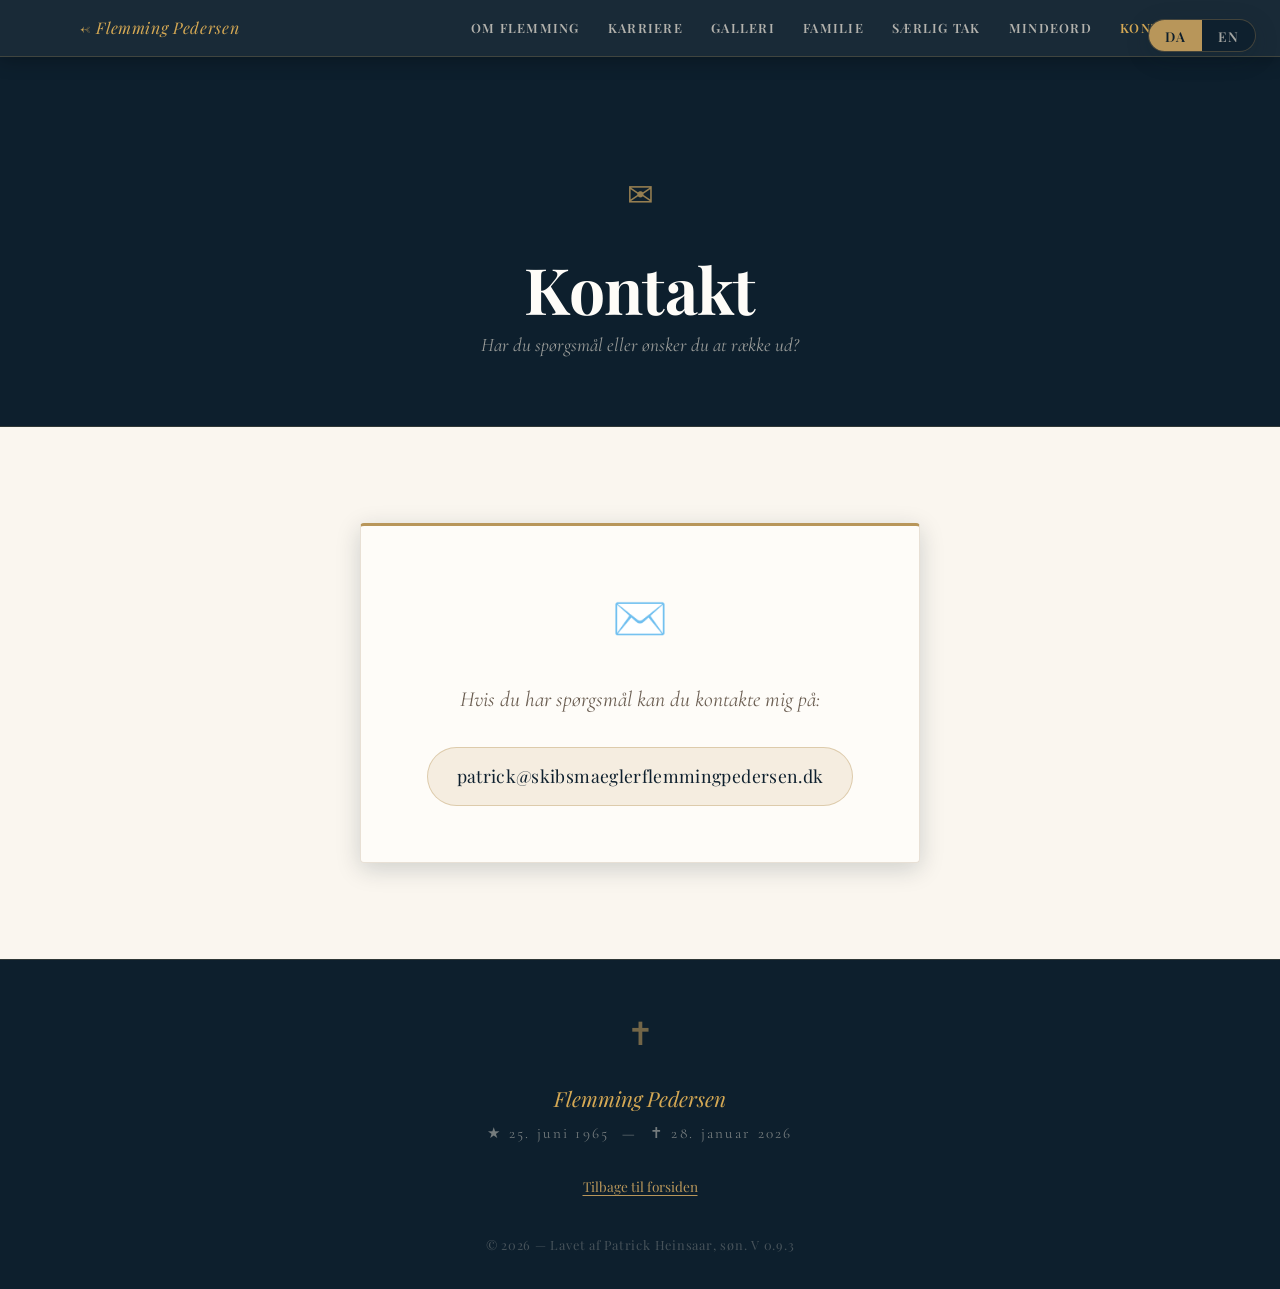
==== pages/kontakte.html @ e5508b9b "Add files via upload" ====
<!DOCTYPE html>
<html lang="da">
<head>
  <meta charset="UTF-8" />
  <meta name="viewport" content="width=device-width, initial-scale=1.0" />
  <title>Kontakt — Flemming Pedersen</title>
  <meta name="description" content="Kontakt siden for mindehjemmesiden for Flemming Pedersen." />
  <link rel="stylesheet" href="../css/style.css" />
  <link rel="preconnect" href="https://fonts.googleapis.com" />
  <link rel="preconnect" href="https://fonts.gstatic.com" crossorigin />
  <style>
    .page-hero {
      background: var(--navy);
      padding: 7rem 1rem 4rem;
      text-align: center;
      border-bottom: 1px solid rgba(184,150,90,0.2);
      position: relative;
      overflow: hidden;
    }
    .page-hero::before {
      content: '';
      position: absolute;
      inset: 0;
      background: url('../images/ship3.png') center 35% / cover no-repeat;
      filter: brightness(0.15) saturate(0.4);
    }
    .page-hero > * { position: relative; z-index: 1; }
    .page-hero h1 { color: var(--warm-white); }
    .page-hero p {
      color: rgba(245,237,224,0.6);
      font-family: 'Cormorant Garamond', serif;
      font-style: italic;
      font-size: 1.2rem;
    }

    .contact-card {
      max-width: 560px;
      margin: 0 auto;
      background: var(--warm-white);
      border: 1px solid var(--smoke);
      border-top: 3px solid var(--brass);
      border-radius: var(--radius);
      padding: clamp(2rem, 6vw, 3.5rem);
      box-shadow: var(--shadow-md);
      text-align: center;
    }

    .contact-icon {
      font-size: 2.8rem;
      margin-bottom: 1.25rem;
      display: block;
    }

    .contact-card p {
      font-family: 'Cormorant Garamond', serif;
      font-size: clamp(1.1rem, 2.5vw, 1.35rem);
      color: var(--light-text);
      font-style: italic;
      line-height: 1.8;
      margin-bottom: 1.75rem;
    }

    .contact-email {
      display: inline-block;
      font-family: 'Playfair Display', serif;
      font-size: clamp(0.95rem, 2vw, 1.1rem);
      font-style: normal;
      color: var(--navy);
      background: var(--parchment);
      border: 1px solid rgba(184,150,90,0.4);
      border-radius: 3rem;
      padding: 0.8rem 1.8rem;
      letter-spacing: 0.02em;
      transition: all var(--transition);
      word-break: break-all;
    }
    .contact-email:hover {
      background: var(--navy);
      color: var(--gold);
      border-color: var(--brass);
      box-shadow: var(--shadow-sm);
    }
  </style>
</head>
<body>

  <!-- Language Toggle -->
  <div class="lang-toggle" role="group" aria-label="Language / Sprog">
    <button class="lang-btn active" data-lang="da">DA</button>
    <button class="lang-btn" data-lang="en">EN</button>
  </div>

  <!-- Navigation -->
  <nav class="site-nav">
    <div class="nav-inner">
      <a href="../index.html" class="nav-logo">← Flemming Pedersen</a>
      <button class="nav-hamburger" aria-label="Åbn menu" aria-expanded="false">
        <span></span><span></span><span></span>
      </button>
      <ul class="nav-links">
        <li><a href="../index.html#om">
          <span lang-content="da">Om Flemming</span>
          <span lang-content="en">About</span>
        </a></li>
        <li><a href="karriere.html">
          <span lang-content="da">Karriere</span>
          <span lang-content="en">Career</span>
        </a></li>
        <li><a href="../index.html#galleri">
          <span lang-content="da">Galleri</span>
          <span lang-content="en">Gallery</span>
        </a></li>
        <li><a href="../index.html#familie">
          <span lang-content="da">Familie</span>
          <span lang-content="en">Family</span>
        </a></li>
        <li><a href="../index.html#tak">
          <span lang-content="da">Særlig tak</span>
          <span lang-content="en">Special thanks</span>
        </a></li>
        <li><a href="mindeord.html">
          <span lang-content="da">Mindeord</span>
          <span lang-content="en">Tributes</span>
        </a></li>
        <li><a href="kontakt.html" class="active">
          <span lang-content="da">Kontakt</span>
          <span lang-content="en">Contact</span>
        </a></li>
      </ul>
    </div>
  </nav>

  <!-- Hero -->
  <div class="page-hero">
    <span class="hero-cross">✉</span>
    <h1>
      <span lang-content="da">Kontakt</span>
      <span lang-content="en">Contact</span>
    </h1>
    <p>
      <span lang-content="da">Har du spørgsmål eller ønsker du at række ud?</span>
      <span lang-content="en">Do you have questions or wish to get in touch?</span>
    </p>
  </div>

  <!-- Contact section -->
  <section class="section">
    <div class="container">
      <div class="contact-card reveal">
        <span class="contact-icon">✉️</span>

        <p lang-content="da">
          Hvis du har spørgsmål kan du kontakte mig på:
        </p>
        <p lang-content="en">
          If you have any questions, you are welcome to contact me at:
        </p>

        <a class="contact-email" href="mailto:patrick@skibsmaeglerflemmingpedersen.dk">
          patrick@skibsmaeglerflemmingpedersen.dk
        </a>
      </div>
    </div>
  </section>

  <!-- Footer -->
  <footer class="site-footer">
    <div class="container">
      <span class="footer-cross">✝</span>
      <p class="footer-name">Flemming Pedersen</p>
      <p class="footer-dates">★ 25. juni 1965 &nbsp;—&nbsp; ✝ 28. januar 2026</p>
      <p>
        <a href="../index.html" class="footer-link">
          <span lang-content="da">Tilbage til forsiden</span>
          <span lang-content="en">Home</span>
        </a>
      </p>
      <p class="footer-copyright">&copy; <span id="footer-year">2026</span>
        <span lang-content="da"> — Lavet af Patrick Heinsaar, søn. V 0.9.3</span>
        <span lang-content="en"> — Made by Patrick Heinsaar, son. V 0.9.3</span>
      </p>
    </div>
  </footer>

  <script src="../js/main.js"></script>
</body>
</html>
---- css/style.css ----
/*WOWIE THIS TOOK AGES*/

@import url('https://fonts.googleapis.com/css2?family=Playfair+Display:ital,wght@0,400;0,600;0,700;1,400;1,600&family=Crimson+Text:ital,wght@0,400;0,600;1,400&family=Cormorant+Garamond:ital,wght@0,300;0,400;1,300;1,400&display=swap');

:root {
  --navy:        #0d1f2d;
  --deep-blue:   #163246;
  --ocean:       #1e4a6b;
  --horizon:     #2e6d9e;
  --brass:       #b8965a;
  --gold:        #d4a854;
  --parchment:   #f5ede0;
  --cream:       #faf6ef;
  --warm-white:  #fefcf8;
  --smoke:       #e8e0d5;
  --muted:       #8a7d6e;
  --dark-text:   #1a1410;
  --body-text:   #2e2720;
  --light-text:  #6b5e52;
  --shadow-sm:   0 2px 8px rgba(13,31,45,0.12);
  --shadow-md:   0 6px 24px rgba(13,31,45,0.18);
  --shadow-lg:   0 16px 48px rgba(13,31,45,0.22);
  --radius:      4px;
  --transition:  0.35s cubic-bezier(0.4,0,0.2,1);
}

*, *::before, *::after { box-sizing: border-box; margin: 0; padding: 0; }

html { scroll-behavior: smooth; font-size: 16px; }

body {
  font-family: 'Crimson Text', Georgia, serif;
  font-size: 1.125rem;
  line-height: 1.75;
  color: var(--body-text);
  background: var(--cream);
  overflow-x: hidden;
}

img { max-width: 100%; height: auto; display: block; }

a { color: var(--horizon); text-decoration: none; transition: color var(--transition); }
a:hover { color: var(--brass); }


h1, h2, h3, h4 {
  font-family: 'Playfair Display', Georgia, serif;
  color: var(--navy);
  line-height: 1.25;
  letter-spacing: -0.01em;
}

h1 { font-size: clamp(2.2rem, 5vw, 4rem); font-weight: 700; }
h2 { font-size: clamp(1.6rem, 3vw, 2.4rem); font-weight: 600; }
h3 { font-size: clamp(1.2rem, 2vw, 1.6rem); font-weight: 600; }
h4 { font-size: 1.1rem; font-weight: 600; letter-spacing: 0.06em; text-transform: uppercase; color: var(--brass); }

p { margin-bottom: 1.2em; }
p:last-child { margin-bottom: 0; }

/*util*/
.container {
  max-width: 1100px;
  margin: 0 auto;
  padding: 0 clamp(1rem, 4vw, 2.5rem);
}

.section { padding: clamp(3rem, 8vw, 6rem) 0; }
.section--dark { background: var(--navy); color: var(--parchment); }
.section--dark h1, .section--dark h2, .section--dark h3 { color: var(--gold); }
.section--mid { background: var(--deep-blue); color: var(--parchment); }
.section--mid h2, .section--mid h3 { color: var(--gold); }
.section--alt { background: var(--parchment); }

.divider {
  width: 80px; height: 2px;
  background: linear-gradient(90deg, transparent, var(--brass), transparent);
  margin: 1.5rem auto;
}
.divider--left { margin-left: 0; }

.text-center { text-align: center; }
.text-italic { font-style: italic; }

/*LANGUAGE LANGUAGE LANGUAGE LANGUAGE*/
.lang-toggle {
  position: fixed;
  top: 1.2rem;
  right: 1.5rem;
  z-index: 1000;
  display: flex;
  gap: 0;
  background: rgba(13,31,45,0.85);
  backdrop-filter: blur(8px);
  border-radius: 24px;
  overflow: hidden;
  border: 1px solid rgba(184,150,90,0.3);
  box-shadow: var(--shadow-md);
}

.lang-btn {
  padding: 0.4rem 1rem;
  font-family: 'Playfair Display', serif;
  font-size: 0.85rem;
  font-weight: 600;
  letter-spacing: 0.08em;
  cursor: pointer;
  border: none;
  background: transparent;
  color: rgba(245,237,224,0.65);
  transition: all var(--transition);
}
.lang-btn.active {
  background: var(--brass);
  color: var(--navy);
}
.lang-btn:hover:not(.active) { color: var(--gold); }

[lang-content="en"] { display: none; }
[lang-content="da"] { display: block; }
body.lang-en [lang-content="da"] { display: none; }
body.lang-en [lang-content="en"] { display: block; }

span[lang-content="en"] { display: none; }
span[lang-content="da"] { display: inline; }
body.lang-en span[lang-content="da"] { display: none; }
body.lang-en span[lang-content="en"] { display: inline; }

.site-nav {
  position: sticky;
  top: 0;
  z-index: 900;
  background: rgba(13,31,45,0.95);
  backdrop-filter: blur(10px);
  border-bottom: 1px solid rgba(184,150,90,0.25);
  box-shadow: 0 2px 20px rgba(0,0,0,0.3);
}

.nav-inner {
  display: flex;
  align-items: center;
  justify-content: space-between;
  gap: 1rem;
  padding: 0.75rem clamp(1rem, 4vw, 2.5rem);
  max-width: 1200px;
  margin: 0 auto;
}

.nav-logo {
  font-family: 'Playfair Display', serif;
  font-size: 1rem;
  color: var(--gold);
  font-style: italic;
  letter-spacing: 0.04em;
  white-space: nowrap;
}

.nav-links {
  display: flex;
  gap: 0.25rem;
  list-style: none;
  flex-wrap: wrap;
}

.nav-links a {
  font-family: 'Playfair Display', serif;
  font-size: 0.8rem;
  font-weight: 600;
  letter-spacing: 0.1em;
  text-transform: uppercase;
  color: rgba(245,237,224,0.7);
  padding: 0.4rem 0.75rem;
  border-radius: 3px;
  transition: all var(--transition);
}
.nav-links a:hover { color: var(--gold); background: rgba(184,150,90,0.1); }
.nav-links a.active { color: var(--gold); }

.hero {
  position: relative;
  min-height: 100vh;
  display: flex;
  align-items: center;
  justify-content: center;
  text-align: center;
  overflow: hidden;
  background: var(--navy);
}

.hero-bg {
  position: absolute;
  inset: 0;
  background:
    radial-gradient(ellipse at 50% 60%, rgba(30,74,107,0.4) 0%, transparent 70%),
    linear-gradient(180deg, rgba(13,31,45,0.7) 0%, rgba(13,31,45,0.4) 50%, rgba(13,31,45,0.9) 100%);
  z-index: 1;
}

.hero-ocean {
  position: absolute;
  inset: 0;
  background:
    url('../images/ship1.jpg') center/cover no-repeat;
  filter: brightness(0.35) saturate(0.6);
  z-index: 0;
}

.hero-content {
  position: relative;
  z-index: 2;
  padding: 6rem 2rem 4rem;
}

.hero-cross {
  font-size: 2rem;
  color: var(--brass);
  margin-bottom: 1.5rem;
  display: block;
  opacity: 0.8;
}

.hero-dates {
  font-family: 'Cormorant Garamond', serif;
  font-size: clamp(1rem, 2vw, 1.25rem);
  font-style: italic;
  color: var(--smoke);
  letter-spacing: 0.15em;
  margin: 0.75rem 0 0.5rem;
}

.hero-title {
  color: var(--warm-white);
  margin: 0.25rem 0;
  text-shadow: 0 2px 20px rgba(0,0,0,0.5);
}

.hero-subtitle {
  font-family: 'Cormorant Garamond', serif;
  font-size: clamp(1rem, 1.8vw, 1.3rem);
  color: var(--gold);
  letter-spacing: 0.2em;
  text-transform: uppercase;
  font-style: italic;
  margin-top: 0.5rem;
}

.hero-quote {
  font-family: 'Cormorant Garamond', serif;
  font-size: clamp(1.1rem, 2vw, 1.5rem);
  font-style: italic;
  color: rgba(245,237,224,0.75);
  max-width: 540px;
  margin: 2rem auto 0;
  line-height: 1.6;
}

.hero-scroll {
  position: absolute;
  bottom: 2.5rem;
  left: 50%;
  transform: translateX(-50%);
  z-index: 2;
  display: flex;
  flex-direction: column;
  align-items: center;
  gap: 0.5rem;
  color: rgba(245,237,224,0.4);
  font-size: 0.75rem;
  letter-spacing: 0.15em;
  text-transform: uppercase;
  font-family: 'Playfair Display', serif;
  animation: scrollPulse 2.5s ease-in-out infinite;
}

.hero-scroll::after {
  content: '';
  display: block;
  width: 1px;
  height: 40px;
  background: linear-gradient(180deg, rgba(184,150,90,0.6), transparent);
}

@keyframes scrollPulse {
  0%, 100% { opacity: 0.4; transform: translateX(-50%) translateY(0); }
  50% { opacity: 0.8; transform: translateX(-50%) translateY(6px); }
}

.section-header {
  margin-bottom: 3rem;
}
.section-header.text-center .divider { margin: 1.5rem auto; }

.section-tag {
  font-family: 'Playfair Display', serif;
  font-size: 0.75rem;
  font-weight: 600;
  letter-spacing: 0.2em;
  text-transform: uppercase;
  color: var(--brass);
  margin-bottom: 0.75rem;
  display: block;
}

.bio-grid {
  display: grid;
  grid-template-columns: 1.1fr 0.9fr;
  gap: 4rem;
  align-items: start;
}

@media (max-width: 768px) {
  .bio-grid { grid-template-columns: 1fr; gap: 2.5rem; }
}

.bio-image-wrap {
  position: relative;
}

.bio-image-frame {
  position: relative;
  overflow: hidden;
  border-radius: var(--radius);
  box-shadow: var(--shadow-lg);
}

.bio-image-frame::before {
  content: '';
  position: absolute;
  inset: 0;
  border: 2px solid var(--brass);
  border-radius: var(--radius);
  z-index: 1;
  opacity: 0.4;
}

.bio-image-frame img {
  width: 100%;
  aspect-ratio: 4/5;
  object-fit: cover;
  filter: sepia(0.12) brightness(0.95);
  transition: filter 0.5s ease;
}
.bio-image-frame:hover img { filter: sepia(0) brightness(1); }

.bio-image-frame--wide img {
  aspect-ratio: 16/11;
  object-fit: cover;
  object-position: center 40%;
}

.bio-image-caption {
  margin-top: 0.85rem;
  font-family: 'Cormorant Garamond', serif;
  font-style: italic;
  font-size: 0.92rem;
  color: var(--muted);
  text-align: center;
  letter-spacing: 0.03em;
}

.bio-ornament {
  position: absolute;
  bottom: -1.5rem;
  right: -1.5rem;
  width: 80px;
  height: 80px;
  border: 2px solid var(--brass);
  border-radius: 50%;
  opacity: 0.3;
}

.timeline {
  position: relative;
  padding: 1rem 0;
}

.timeline::before {
  content: '';
  position: absolute;
  left: 18px;
  top: 0;
  bottom: 0;
  width: 1px;
  background: linear-gradient(180deg, transparent, var(--brass) 10%, var(--brass) 90%, transparent);
}

.timeline-item {
  display: flex;
  gap: 1.75rem;
  margin-bottom: 2.5rem;
  position: relative;
}

.timeline-dot {
  flex-shrink: 0;
  width: 37px;
  height: 37px;
  border-radius: 50%;
  background: var(--navy);
  border: 2px solid var(--brass);
  display: flex;
  align-items: center;
  justify-content: center;
  font-size: 0.75rem;
  color: var(--brass);
  position: relative;
  z-index: 1;
}

.timeline-body { padding-top: 0.5rem; }
.timeline-year {
  font-family: 'Playfair Display', serif;
  font-size: 0.8rem;
  font-weight: 600;
  letter-spacing: 0.15em;
  text-transform: uppercase;
  color: var(--brass);
  margin-bottom: 0.25rem;
}
.timeline-body h3 { font-size: 1.05rem; margin-bottom: 0.3rem; }
.timeline-body p { font-size: 0.97rem; color: var(--light-text); margin-bottom: 0; }

.cards-grid {
  display: grid;
  grid-template-columns: repeat(auto-fill, minmax(300px, 1fr));
  gap: 2rem;
}

.card {
  background: var(--warm-white);
  border-radius: var(--radius);
  overflow: hidden;
  box-shadow: var(--shadow-sm);
  border: 1px solid var(--smoke);
  transition: transform var(--transition), box-shadow var(--transition);
}
.card:hover { transform: translateY(-4px); box-shadow: var(--shadow-md); }

.card-img {
  width: 100%;
  aspect-ratio: 16/10;
  object-fit: cover;
  filter: sepia(0.1) brightness(0.92);
}

.card-body { padding: 1.5rem; }
.card-tag {
  font-size: 0.7rem;
  font-weight: 700;
  letter-spacing: 0.2em;
  text-transform: uppercase;
  color: var(--brass);
  margin-bottom: 0.5rem;
}
.card-body h3 { font-size: 1.15rem; margin-bottom: 0.5rem; color: var(--navy); }
.card-body p { font-size: 0.95rem; color: var(--light-text); }

.gallery {
  display: grid;
  grid-template-columns: repeat(auto-fill, minmax(260px, 1fr));
  gap: 1rem;
}

.gallery-item {
  position: relative;
  overflow: hidden;
  border-radius: var(--radius);
  cursor: pointer;
  box-shadow: var(--shadow-sm);
}

.gallery-item img {
  width: 100%;
  aspect-ratio: 4/3;
  object-fit: cover;
  transition: transform 0.5s ease, filter 0.5s ease;
  filter: sepia(0.08);
}
.gallery-item:hover img { transform: scale(1.05); filter: sepia(0); }

.gallery-caption {
  position: absolute;
  bottom: 0; left: 0; right: 0;
  padding: 1rem;
  background: linear-gradient(transparent, rgba(13,31,45,0.85));
  color: var(--parchment);
  font-family: 'Cormorant Garamond', serif;
  font-style: italic;
  font-size: 0.9rem;
  transform: translateY(100%);
  transition: transform var(--transition);
}
.gallery-item:hover .gallery-caption { transform: translateY(0); }

.tribute-grid {
  display: grid;
  grid-template-columns: repeat(auto-fill, minmax(280px, 1fr));
  gap: 2rem;
}

.tribute-card {
  background: rgba(255,255,255,0.05);
  border: 1px solid rgba(184,150,90,0.3);
  border-radius: var(--radius);
  padding: 2rem;
  text-align: center;
  transition: background var(--transition), border-color var(--transition);
}
.tribute-card:hover {
  background: rgba(184,150,90,0.08);
  border-color: rgba(184,150,90,0.6);
}

.tribute-icon {
  font-size: 2.5rem;
  margin-bottom: 1rem;
  display: block;
}

.tribute-card h3 {
  color: var(--gold);
  font-size: 1.2rem;
  margin-bottom: 0.75rem;
}

.tribute-card p {
  color: rgba(245,237,224,0.75);
  font-size: 0.97rem;
  font-style: italic;
}

.verse-block {
  background: var(--warm-white);
  border-left: 3px solid var(--brass);
  border-radius: 0 var(--radius) var(--radius) 0;
  padding: 2rem 2.5rem;
  margin: 2rem 0;
  box-shadow: var(--shadow-sm);
}

.verse-block blockquote {
  font-family: 'Cormorant Garamond', serif;
  font-size: clamp(1.1rem, 2vw, 1.4rem);
  font-style: italic;
  color: var(--navy);
  line-height: 1.8;
}

.obituary-image-wrap {
  max-width: 420px;
  margin: 0 auto 3rem;
  border: 1px solid var(--smoke);
  border-radius: var(--radius);
  overflow: hidden;
  box-shadow: var(--shadow-md);
}

.obituary-image-wrap img { width: 100%; }

.companies-list {
  display: flex;
  flex-wrap: wrap;
  gap: 1rem;
  margin-top: 1.5rem;
}

.company-tag {
  background: rgba(184,150,90,0.12);
  border: 1px solid rgba(184,150,90,0.4);
  color: var(--brass);
  padding: 0.5rem 1.2rem;
  border-radius: 2rem;
  font-family: 'Playfair Display', serif;
  font-size: 0.88rem;
  font-weight: 600;
  letter-spacing: 0.04em;
  transition: all var(--transition);
}
.company-tag:hover {
  background: rgba(184,150,90,0.22);
  color: var(--gold);
  border-color: rgba(184,150,90,0.7);
}

/* ---- Commodities ---- */
.commodities-row {
  display: flex;
  flex-wrap: wrap;
  gap: 1.5rem;
  justify-content: center;
  margin-top: 2rem;
}

.commodity {
  display: flex;
  flex-direction: column;
  align-items: center;
  gap: 0.6rem;
  padding: 1.5rem 1.2rem;
  background: rgba(255,255,255,0.07);
  border: 1px solid rgba(184,150,90,0.2);
  border-radius: var(--radius);
  min-width: 110px;
  transition: all var(--transition);
}
.commodity:hover {
  background: rgba(184,150,90,0.12);
  border-color: rgba(184,150,90,0.5);
  transform: translateY(-3px);
}
.commodity-icon { font-size: 2rem; }
.commodity-name {
  font-family: 'Playfair Display', serif;
  font-size: 0.8rem;
  font-weight: 600;
  letter-spacing: 0.1em;
  text-transform: uppercase;
  color: var(--gold);
  text-align: center;
}

.family-grid {
  display: grid;
  grid-template-columns: repeat(auto-fill, minmax(240px, 1fr));
  gap: 2rem;
  margin-top: 2rem;
}

.family-member {
  text-align: center;
  padding: 2rem 1.5rem;
  background: var(--warm-white);
  border-radius: var(--radius);
  box-shadow: var(--shadow-sm);
  border: 1px solid var(--smoke);
  transition: box-shadow var(--transition), transform var(--transition);
}
.family-member:hover { box-shadow: var(--shadow-md); transform: translateY(-3px); }

.family-initial {
  width: 70px; height: 70px;
  border-radius: 50%;
  background: linear-gradient(135deg, var(--ocean), var(--navy));
  color: var(--gold);
  font-family: 'Playfair Display', serif;
  font-size: 1.8rem;
  font-weight: 700;
  display: flex;
  align-items: center;
  justify-content: center;
  margin: 0 auto 1rem;
  border: 2px solid rgba(184,150,90,0.4);
}

.family-member h3 { font-size: 1.1rem; color: var(--navy); margin-bottom: 0.3rem; }
.family-member p { font-size: 0.9rem; color: var(--light-text); font-style: italic; margin-bottom: 0; }

/*I have brain damage*/
.site-footer {
  background: var(--navy);
  color: rgba(245,237,224,0.6);
  padding: 3rem 0 2rem;
  text-align: center;
  border-top: 1px solid rgba(184,150,90,0.2);
}

.footer-cross {
  font-size: 2rem;
  color: var(--brass);
  opacity: 0.6;
  margin-bottom: 1rem;
  display: block;
}

.footer-name {
  font-family: 'Playfair Display', serif;
  font-size: 1.3rem;
  font-style: italic;
  color: var(--gold);
  margin-bottom: 0.25rem;
}

.footer-dates {
  font-family: 'Cormorant Garamond', serif;
  font-size: 0.95rem;
  letter-spacing: 0.15em;
  color: rgba(245,237,224,0.45);
  margin-bottom: 1.5rem;
}

.footer-link {
  color: var(--brass);
  font-family: 'Playfair Display', serif;
  font-size: 0.85rem;
  text-decoration: underline;
  text-underline-offset: 3px;
}
.footer-link:hover { color: var(--gold); }

.footer-copyright {
  margin-top: 2rem;
  font-size: 0.8rem;
  color: rgba(245,237,224,0.25);
  font-family: 'Playfair Display', serif;
  letter-spacing: 0.06em;
}

.wave-divider {
  width: 100%;
  overflow: hidden;
  line-height: 0;
}

.wave-divider svg { display: block; width: 100%; }

.lightbox {
  display: none;
  position: fixed;
  inset: 0;
  z-index: 9999;
  background: rgba(10,18,26,0.97);
  cursor: zoom-out;
  align-items: center;
  justify-content: center;
}
.lightbox.open { display: flex; }
.lightbox img {
  max-width: 90vw;
  max-height: 88vh;
  object-fit: contain;
  border-radius: var(--radius);
  box-shadow: 0 0 80px rgba(0,0,0,0.8);
}
.lightbox-close {
  position: absolute;
  top: 1.5rem; right: 1.5rem;
  color: rgba(255,255,255,0.6);
  font-size: 1.5rem;
  cursor: pointer;
  transition: color var(--transition);
  background: none; border: none;
  font-family: serif;
  line-height: 1;
}
.lightbox-close:hover { color: var(--gold); }

.news-ref {
  background: var(--warm-white);
  border: 1px solid var(--smoke);
  border-radius: var(--radius);
  padding: 1.25rem 1.5rem;
  margin-bottom: 1rem;
  display: flex;
  gap: 1rem;
  align-items: flex-start;
  transition: box-shadow var(--transition);
  text-decoration: none;
  color: inherit;
}
.news-ref:hover { box-shadow: var(--shadow-sm); }
.news-source-badge {
  flex-shrink: 0;
  background: var(--navy);
  color: var(--gold);
  font-family: 'Playfair Display', serif;
  font-size: 0.7rem;
  font-weight: 700;
  letter-spacing: 0.12em;
  text-transform: uppercase;
  padding: 0.3rem 0.7rem;
  border-radius: 2px;
  margin-top: 0.2rem;
}
.news-ref h4 { font-size: 0.95rem; color: var(--navy); margin-bottom: 0.2rem; font-family: 'Crimson Text', serif; font-weight: 600; text-transform: none; letter-spacing: 0; color: var(--body-text); }
.news-ref p { font-size: 0.85rem; color: var(--light-text); margin-bottom: 0; }

.reveal {
  opacity: 0;
  transform: translateY(28px);
  transition: opacity 0.7s ease, transform 0.7s ease;
}
.reveal.visible {
  opacity: 1;
  transform: translateY(0);
}
.reveal-delay-1 { transition-delay: 0.1s; }
.reveal-delay-2 { transition-delay: 0.2s; }
.reveal-delay-3 { transition-delay: 0.3s; }

.nav-hamburger {
  display: none;
  background: none;
  border: none;
  cursor: pointer;
  flex-direction: column;
  gap: 5px;
  padding: 4px;
}
.nav-hamburger span {
  display: block;
  width: 22px;
  height: 2px;
  background: var(--gold);
  border-radius: 1px;
  transition: all var(--transition);
}

@media (max-width: 700px) {
  .nav-hamburger { display: flex; }
  .nav-links {
    display: none;
    position: absolute;
    top: 100%;
    left: 0; right: 0;
    background: rgba(13,31,45,0.98);
    padding: 1rem;
    flex-direction: column;
    border-top: 1px solid rgba(184,150,90,0.2);
  }
  .nav-links.open { display: flex; }
  .site-nav { position: relative; }
  .nav-inner { flex-wrap: wrap; }
}

@media (max-width: 768px) {
  .career-layout {
    grid-template-columns: 1fr !important;
    gap: 2.5rem !important;
  }
}

@media print {
  .site-nav, .lang-toggle, .hero-scroll, .lightbox { display: none !important; }
  .hero { min-height: auto; padding: 2rem; }
  .hero-ocean { display: none; }
  * { color: #000 !important; background: #fff !important; }
}
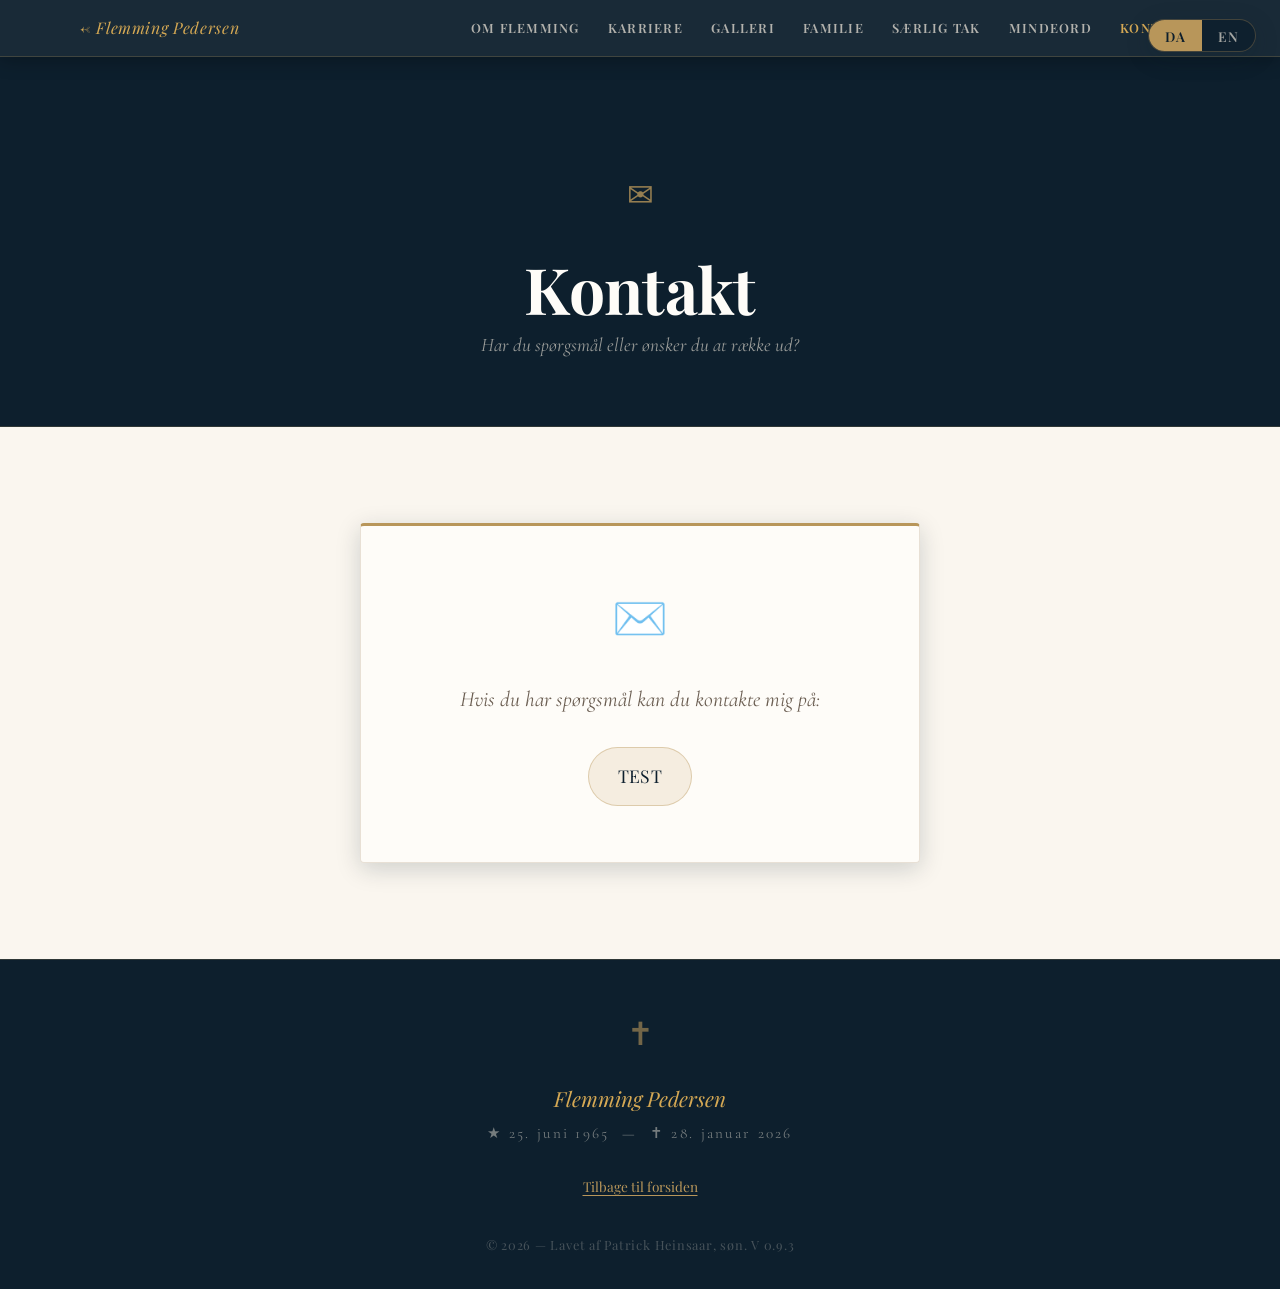
==== commit abe8c2b8: "Update kontakte.html" ====
--- a/pages/kontakte.html
+++ b/pages/kontakte.html
@@ -156,8 +156,8 @@
           If you have any questions, you are welcome to contact me at:
         </p>
 
-        <a class="contact-email" href="mailto:patrick@skibsmaeglerflemmingpedersen.dk">
-          patrick@skibsmaeglerflemmingpedersen.dk
+        <a class="contact-email" href="mailto:TEST">
+          TEST
         </a>
       </div>
     </div>
@@ -184,4 +184,4 @@
 
   <script src="../js/main.js"></script>
 </body>
-</html>+</html>
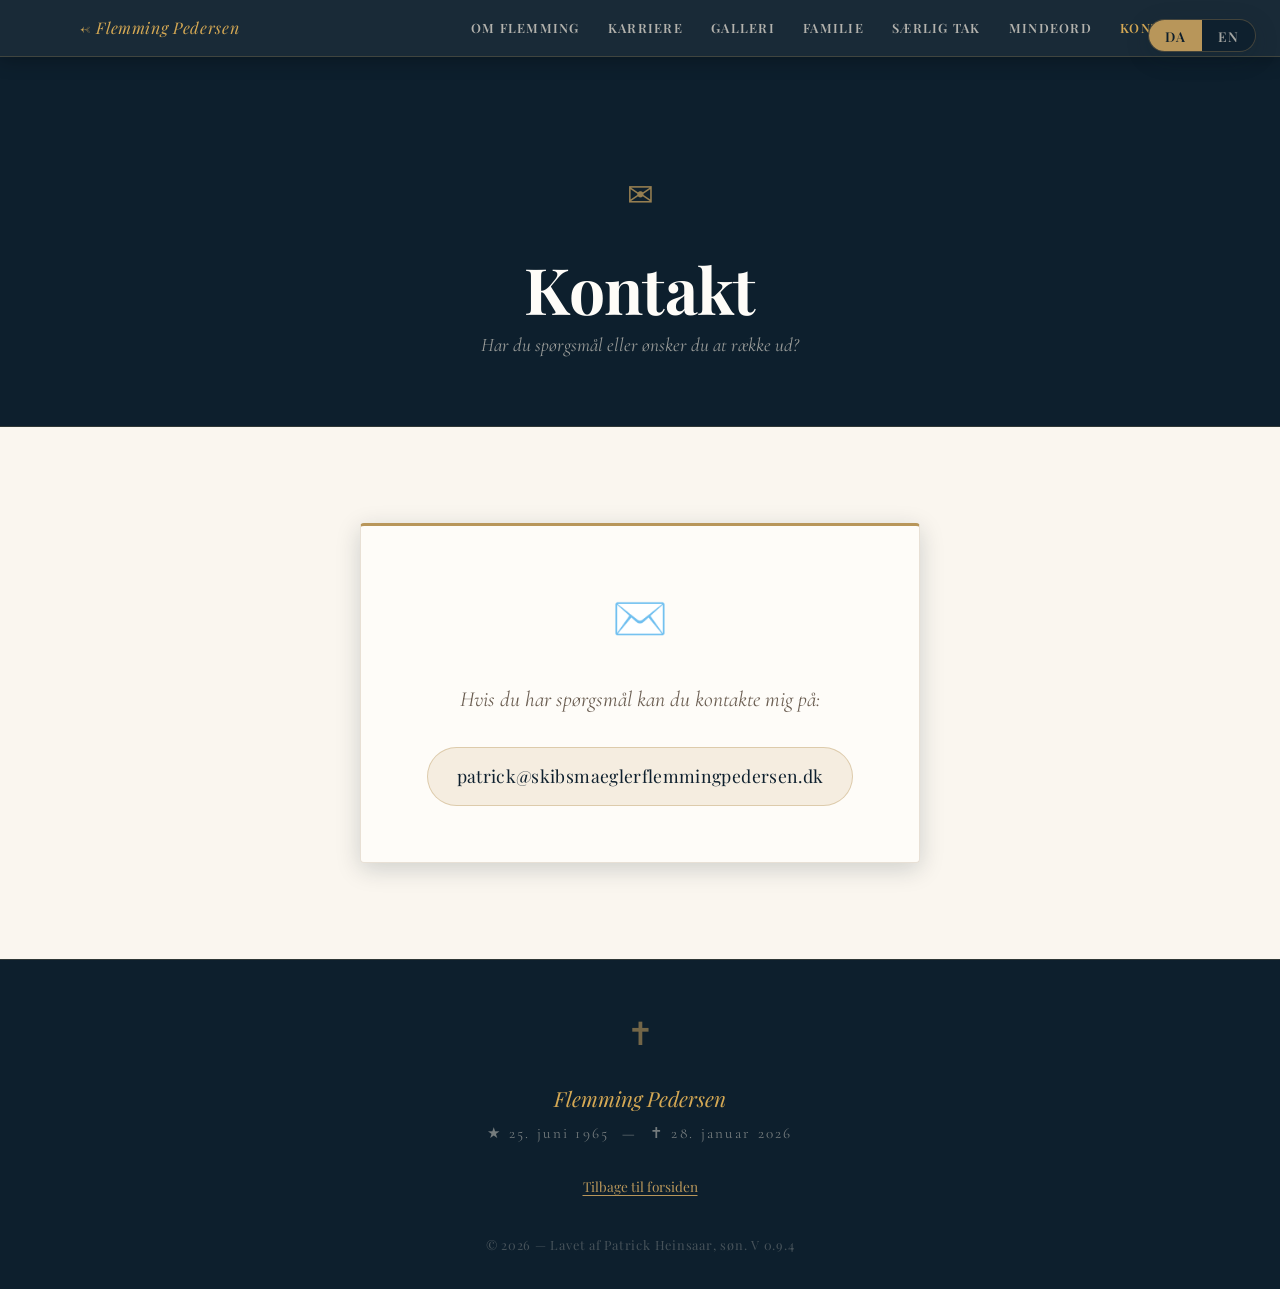
==== commit 12cb01ce: "Update kontakte.html" ====
--- a/pages/kontakte.html
+++ b/pages/kontakte.html
@@ -156,8 +156,8 @@
           If you have any questions, you are welcome to contact me at:
         </p>
 
-        <a class="contact-email" href="mailto:TEST">
-          TEST
+        <a class="contact-email" href="mailto:patrick@skibsmaeglerflemmingpedersen.dk">
+          patrick@skibsmaeglerflemmingpedersen.dk
         </a>
       </div>
     </div>
@@ -176,8 +176,8 @@
         </a>
       </p>
       <p class="footer-copyright">&copy; <span id="footer-year">2026</span>
-        <span lang-content="da"> — Lavet af Patrick Heinsaar, søn. V 0.9.3</span>
-        <span lang-content="en"> — Made by Patrick Heinsaar, son. V 0.9.3</span>
+        <span lang-content="da"> — Lavet af Patrick Heinsaar, søn. V 0.9.4</span>
+        <span lang-content="en"> — Made by Patrick Heinsaar, son. V 0.9.4</span>
       </p>
     </div>
   </footer>
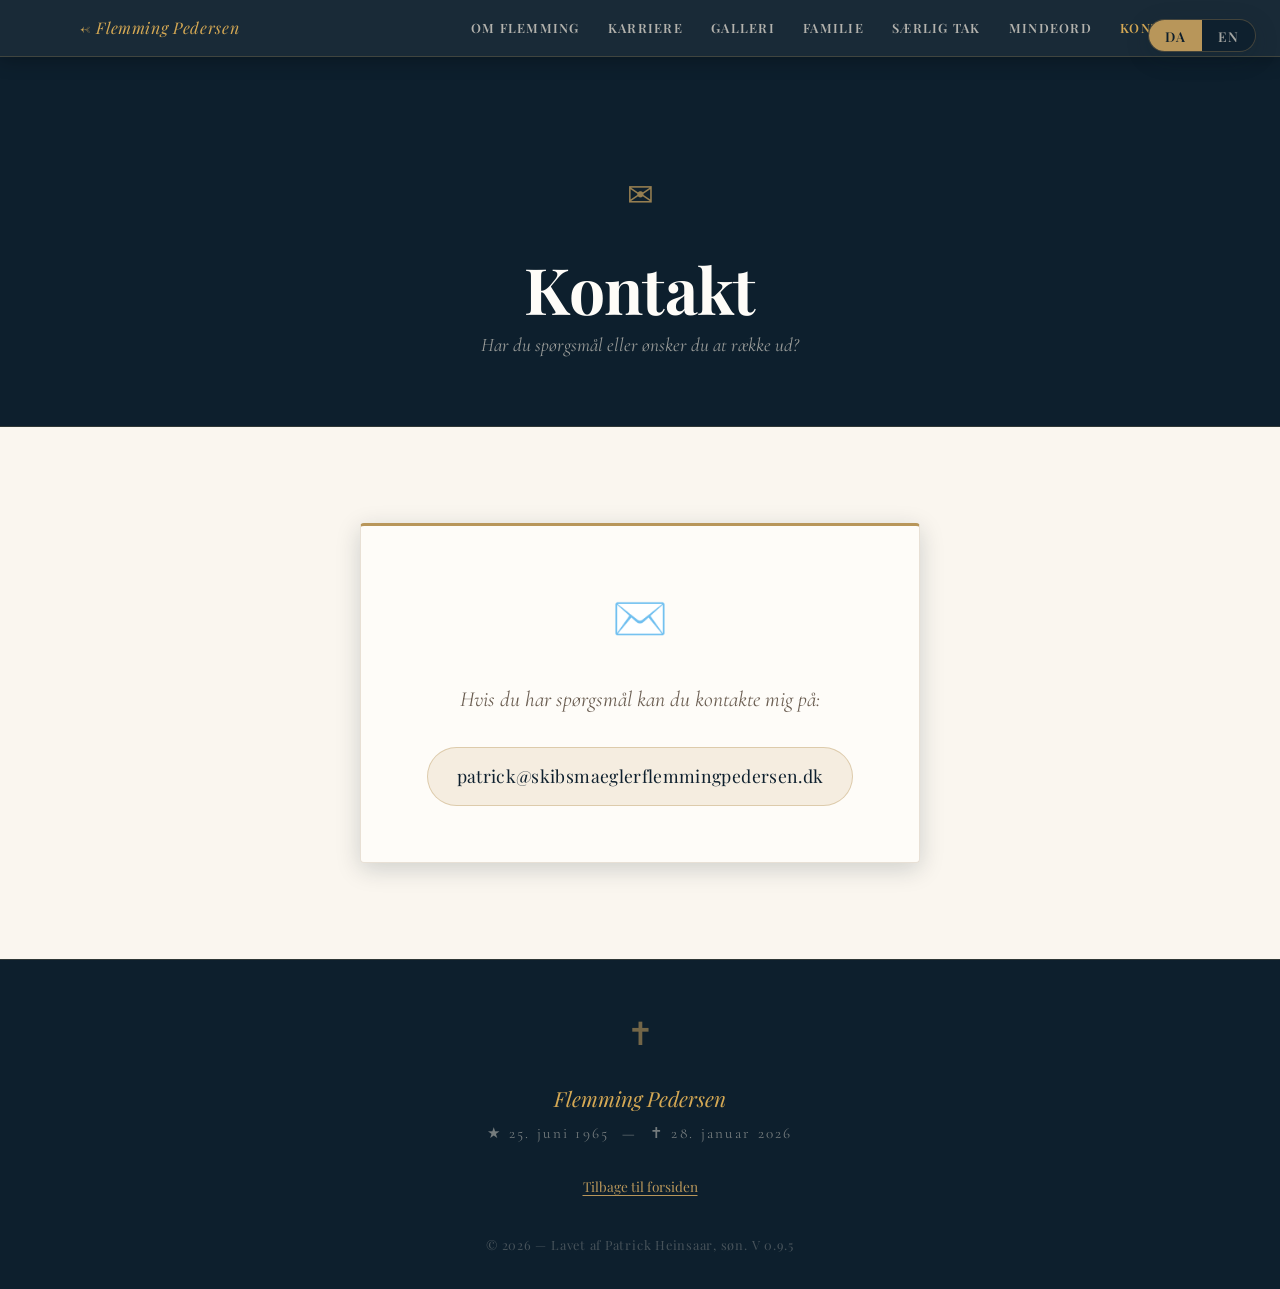
==== commit 2cb00fe2: "Update kontakte.html" ====
--- a/pages/kontakte.html
+++ b/pages/kontakte.html
@@ -122,7 +122,7 @@
           <span lang-content="da">Mindeord</span>
           <span lang-content="en">Tributes</span>
         </a></li>
-        <li><a href="kontakt.html" class="active">
+        <li><a href="kontakte.html" class="active">
           <span lang-content="da">Kontakt</span>
           <span lang-content="en">Contact</span>
         </a></li>
@@ -176,8 +176,8 @@
         </a>
       </p>
       <p class="footer-copyright">&copy; <span id="footer-year">2026</span>
-        <span lang-content="da"> — Lavet af Patrick Heinsaar, søn. V 0.9.4</span>
-        <span lang-content="en"> — Made by Patrick Heinsaar, son. V 0.9.4</span>
+        <span lang-content="da"> — Lavet af Patrick Heinsaar, søn. V 0.9.5</span>
+        <span lang-content="en"> — Made by Patrick Heinsaar, son. V 0.9.5</span>
       </p>
     </div>
   </footer>
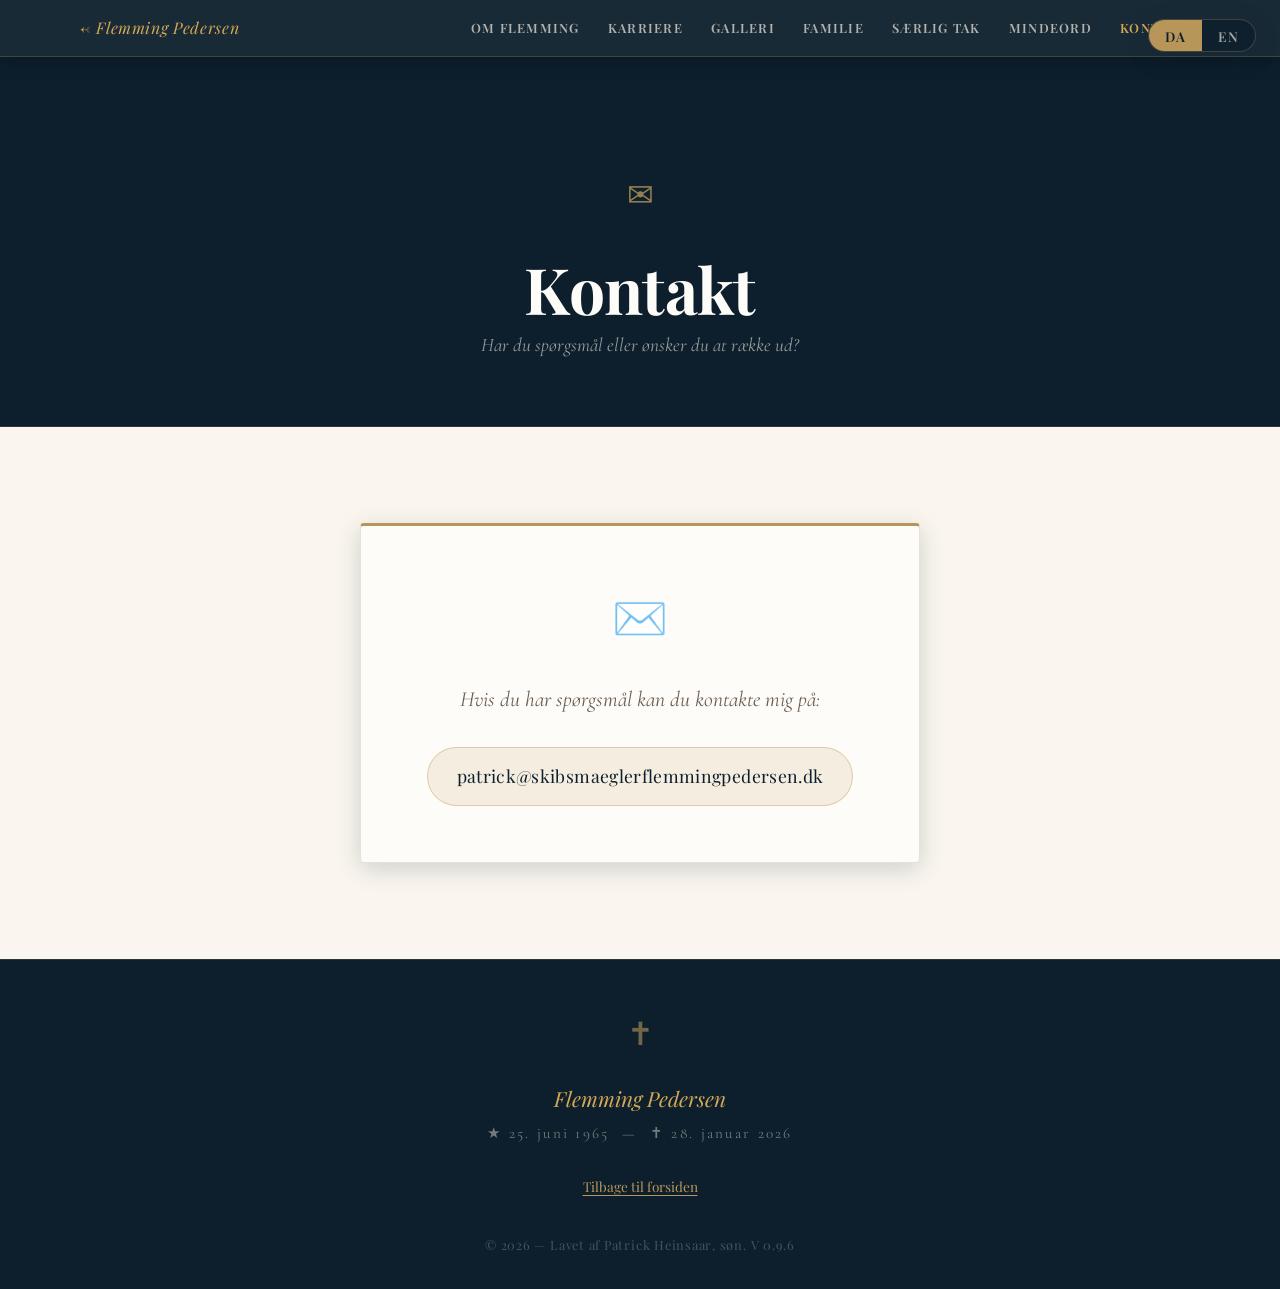
==== commit 07d63fc2: "Update kontakte.html" ====
--- a/pages/kontakte.html
+++ b/pages/kontakte.html
@@ -176,8 +176,8 @@
         </a>
       </p>
       <p class="footer-copyright">&copy; <span id="footer-year">2026</span>
-        <span lang-content="da"> — Lavet af Patrick Heinsaar, søn. V 0.9.5</span>
-        <span lang-content="en"> — Made by Patrick Heinsaar, son. V 0.9.5</span>
+        <span lang-content="da"> — Lavet af Patrick Heinsaar, søn. V 0.9.6</span>
+        <span lang-content="en"> — Made by Patrick Heinsaar, son. V 0.9.6</span>
       </p>
     </div>
   </footer>
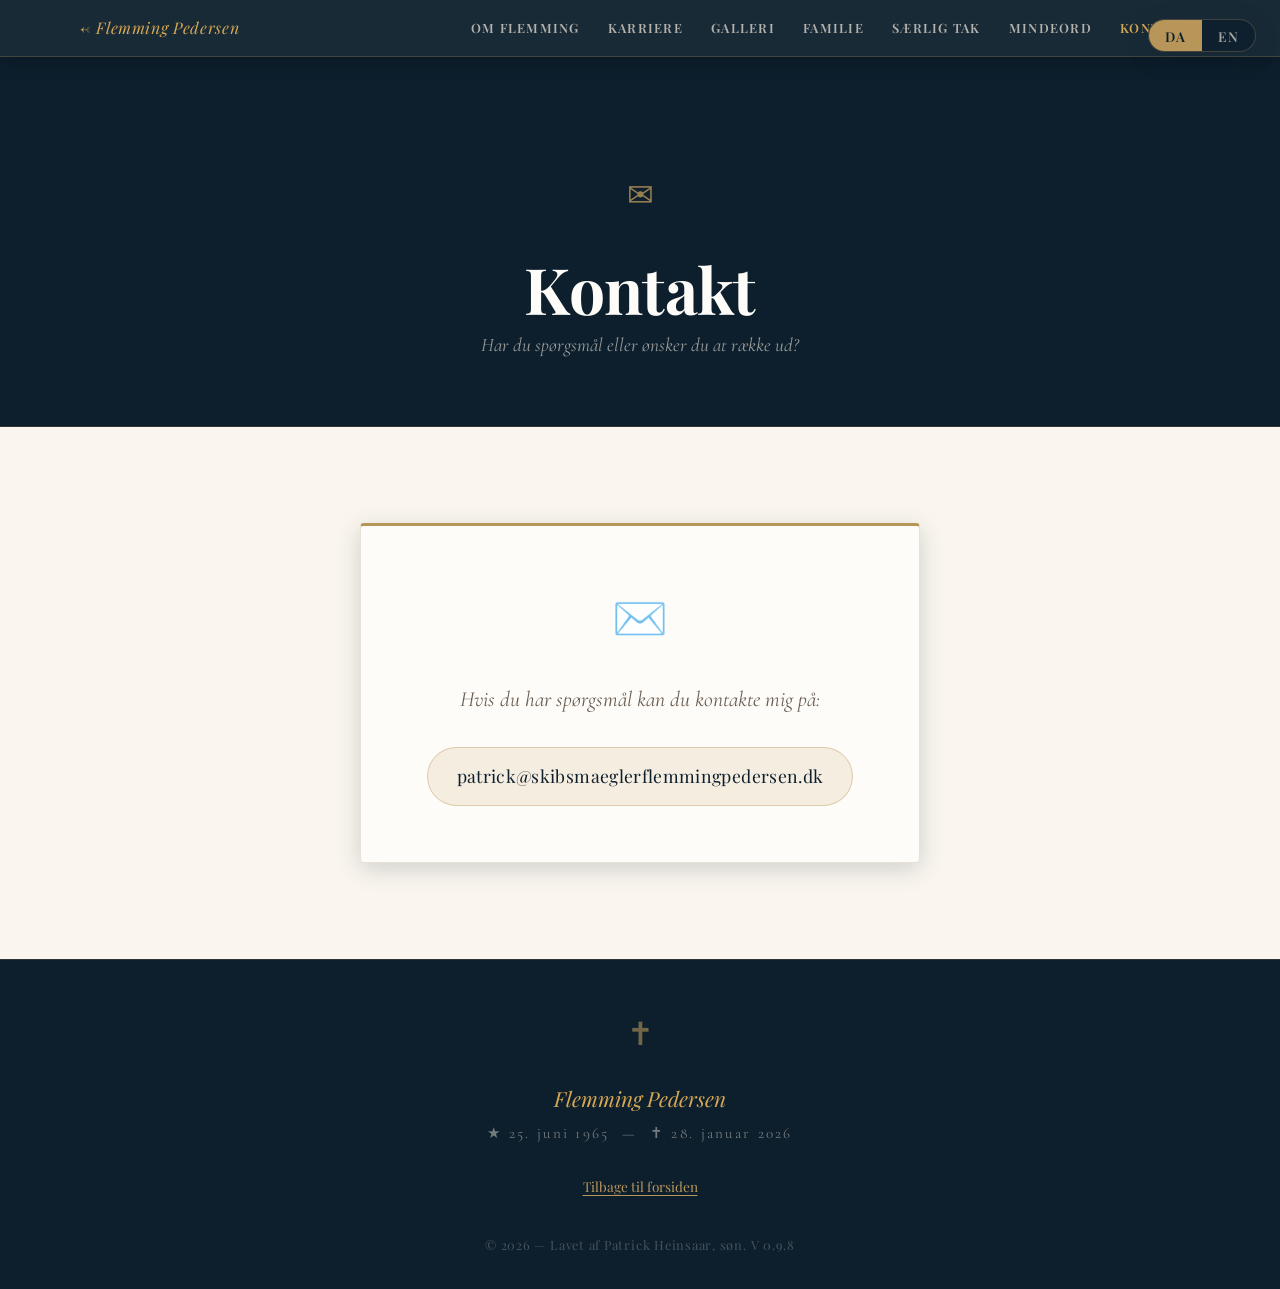
==== commit 438e03f1: "Update kontakte.html" ====
--- a/pages/kontakte.html
+++ b/pages/kontakte.html
@@ -176,8 +176,8 @@
         </a>
       </p>
       <p class="footer-copyright">&copy; <span id="footer-year">2026</span>
-        <span lang-content="da"> — Lavet af Patrick Heinsaar, søn. V 0.9.6</span>
-        <span lang-content="en"> — Made by Patrick Heinsaar, son. V 0.9.6</span>
+        <span lang-content="da"> — Lavet af Patrick Heinsaar, søn. V 0.9.8</span>
+        <span lang-content="en"> — Made by Patrick Heinsaar, son. V 0.9.8</span>
       </p>
     </div>
   </footer>
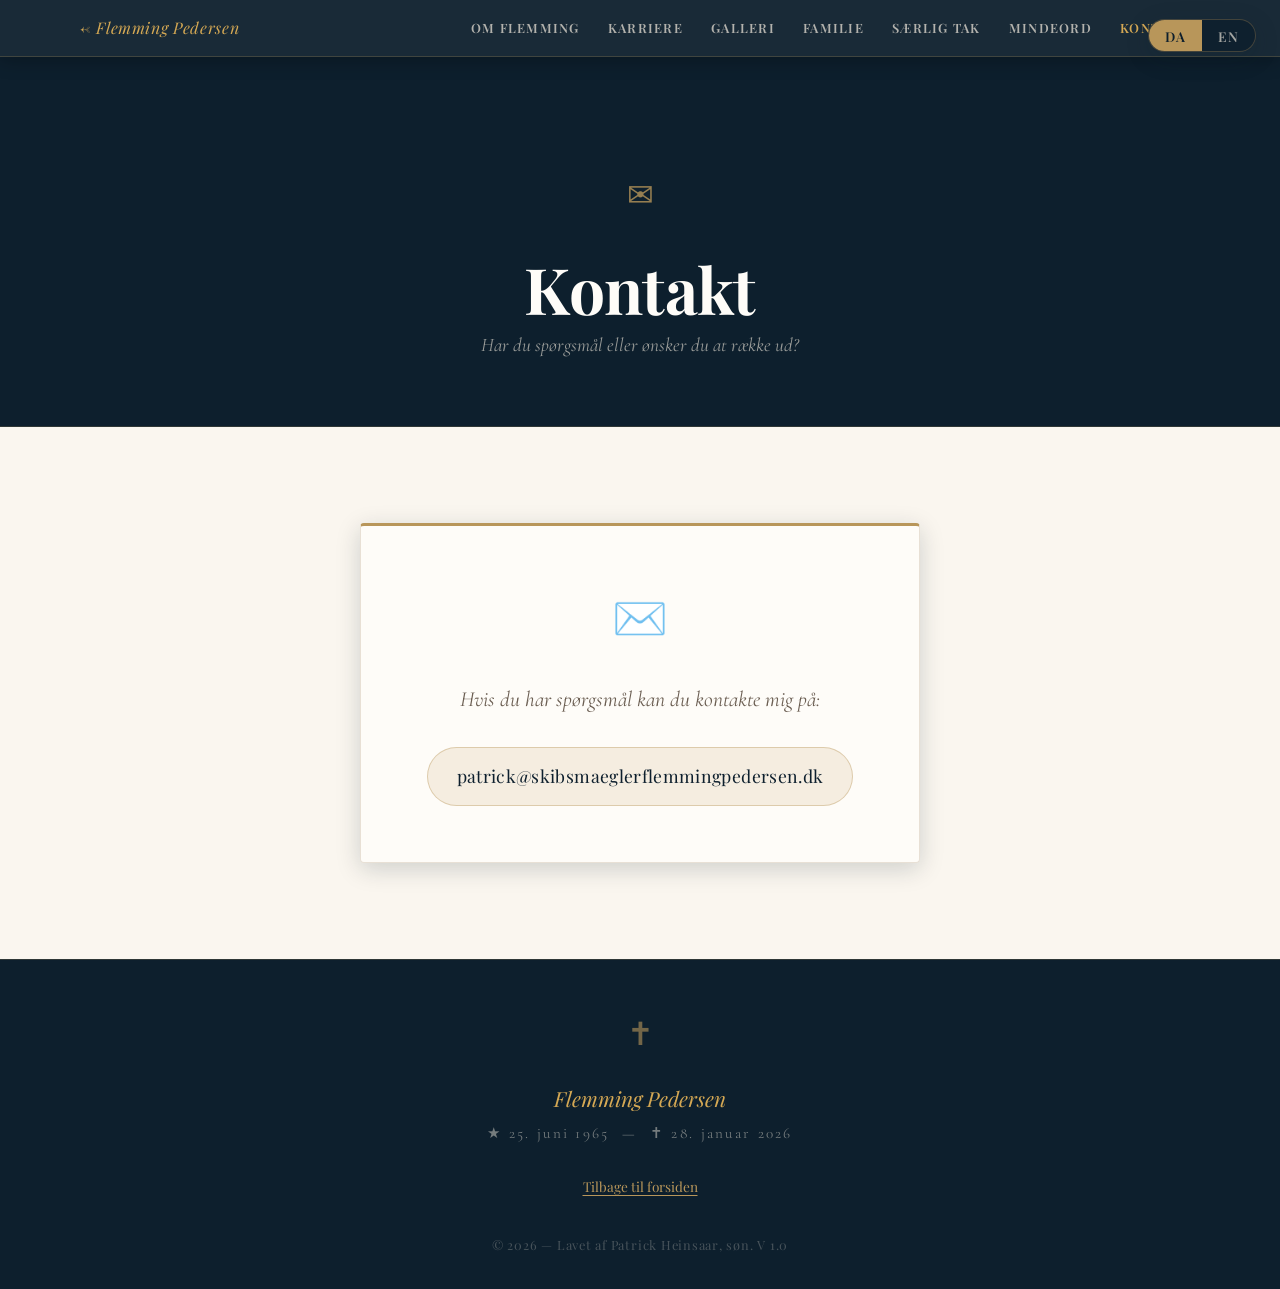
==== commit 7e908b15: "Update kontakte.html" ====
--- a/pages/kontakte.html
+++ b/pages/kontakte.html
@@ -176,8 +176,8 @@
         </a>
       </p>
       <p class="footer-copyright">&copy; <span id="footer-year">2026</span>
-        <span lang-content="da"> — Lavet af Patrick Heinsaar, søn. V 0.9.8</span>
-        <span lang-content="en"> — Made by Patrick Heinsaar, son. V 0.9.8</span>
+        <span lang-content="da"> — Lavet af Patrick Heinsaar, søn. V 1.0</span>
+        <span lang-content="en"> — Made by Patrick Heinsaar, son. V 1.0</span>
       </p>
     </div>
   </footer>
